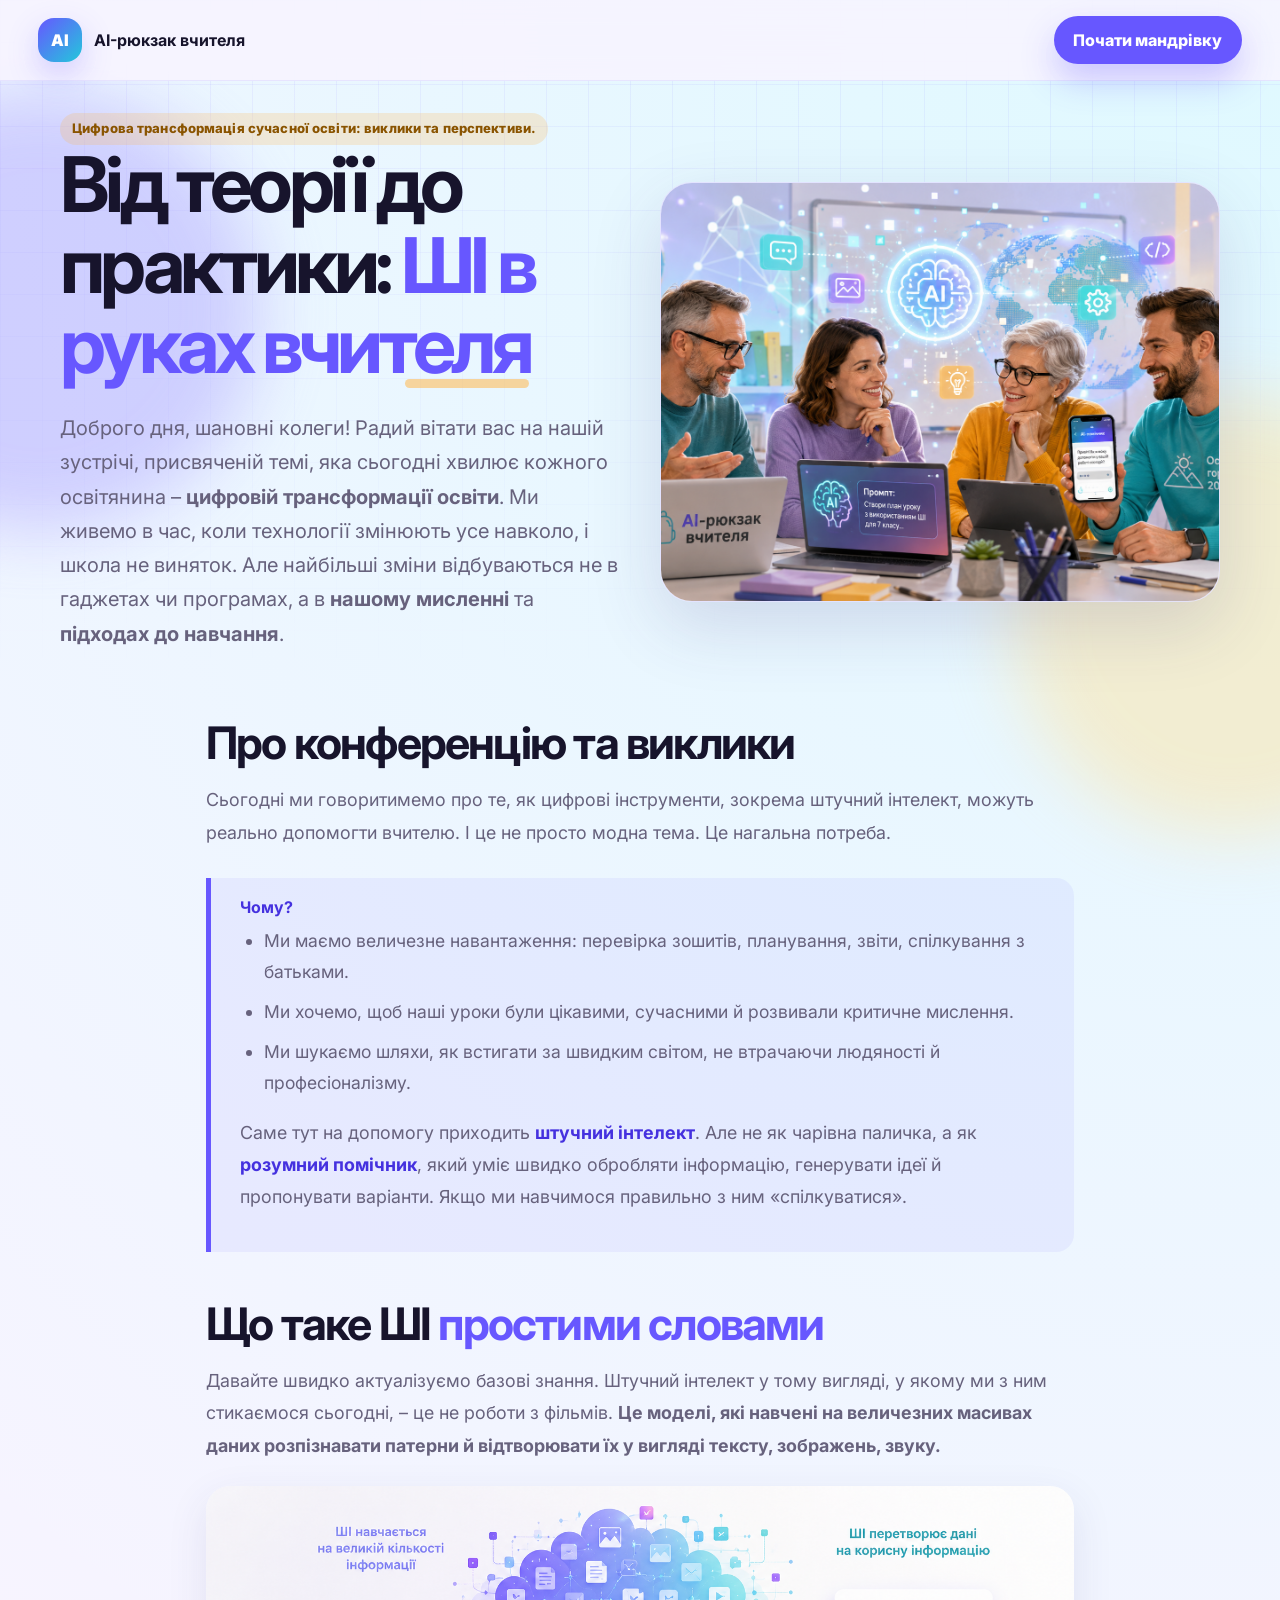
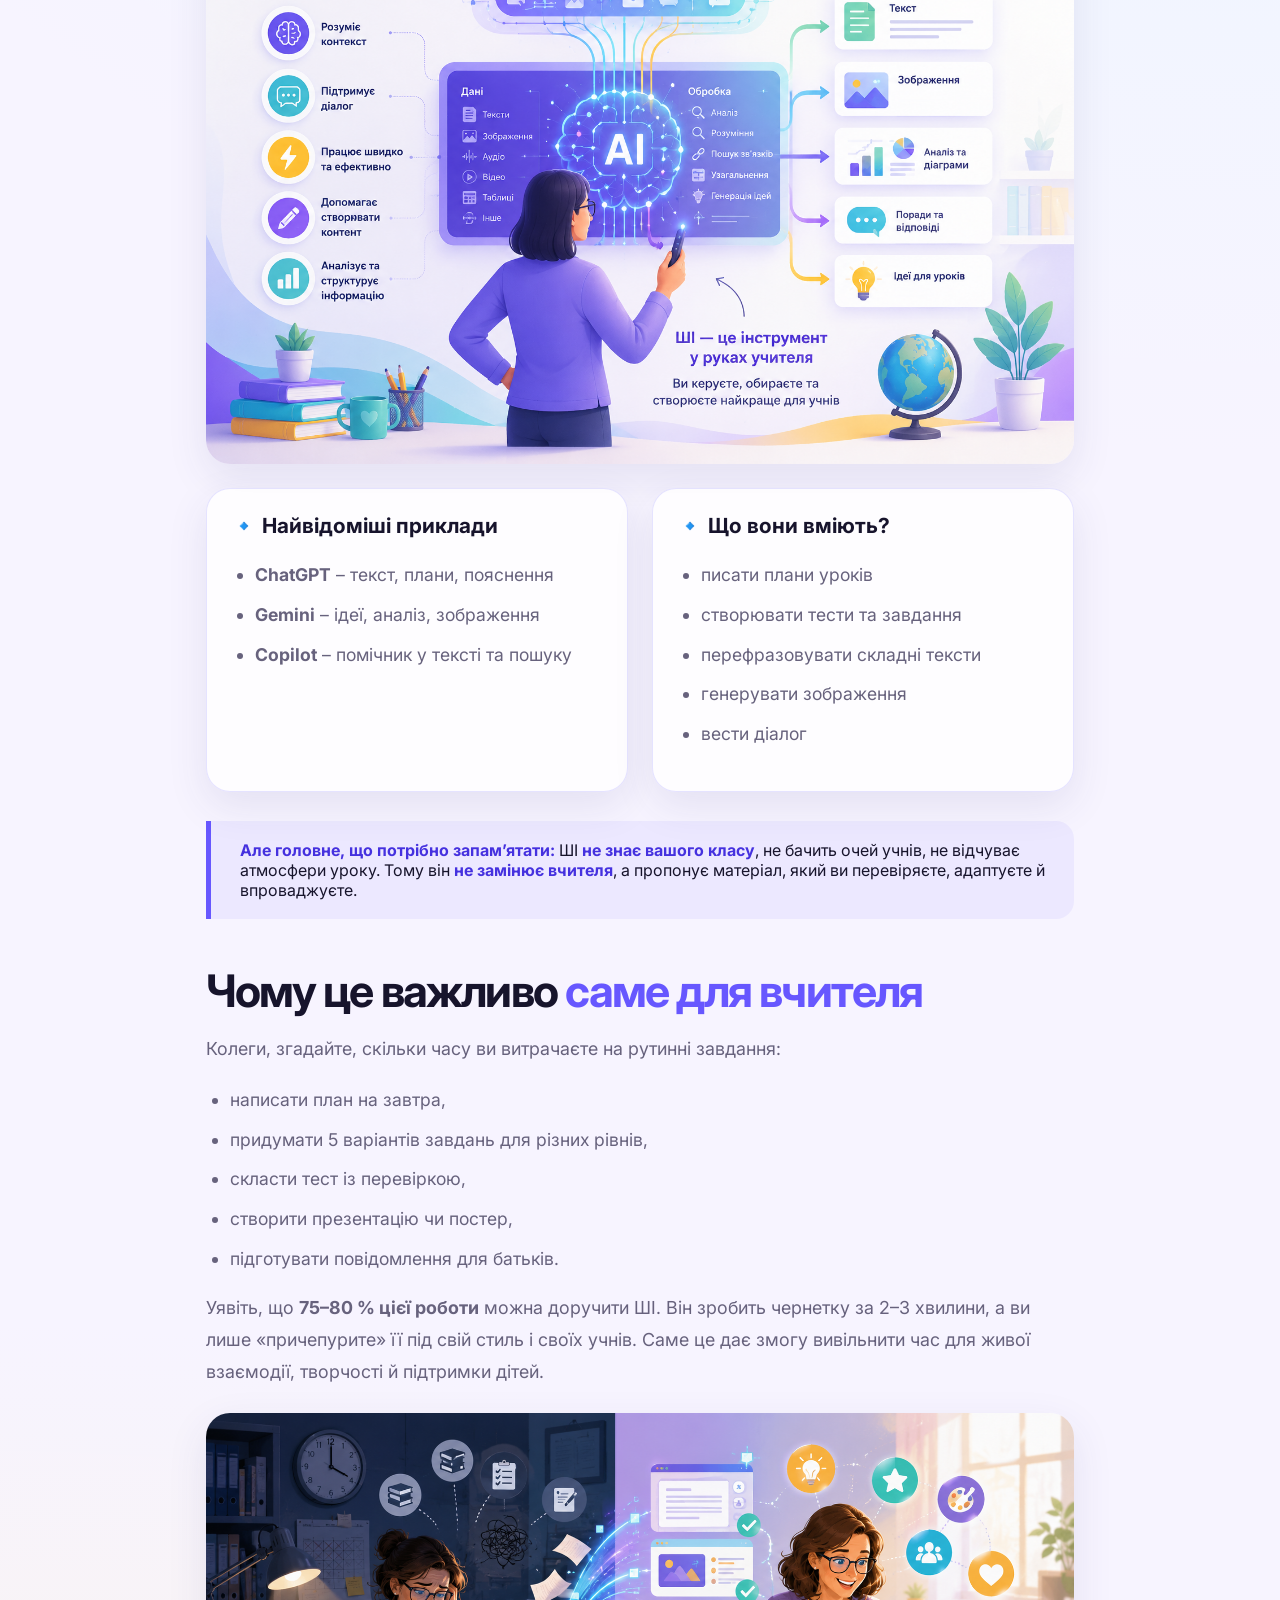
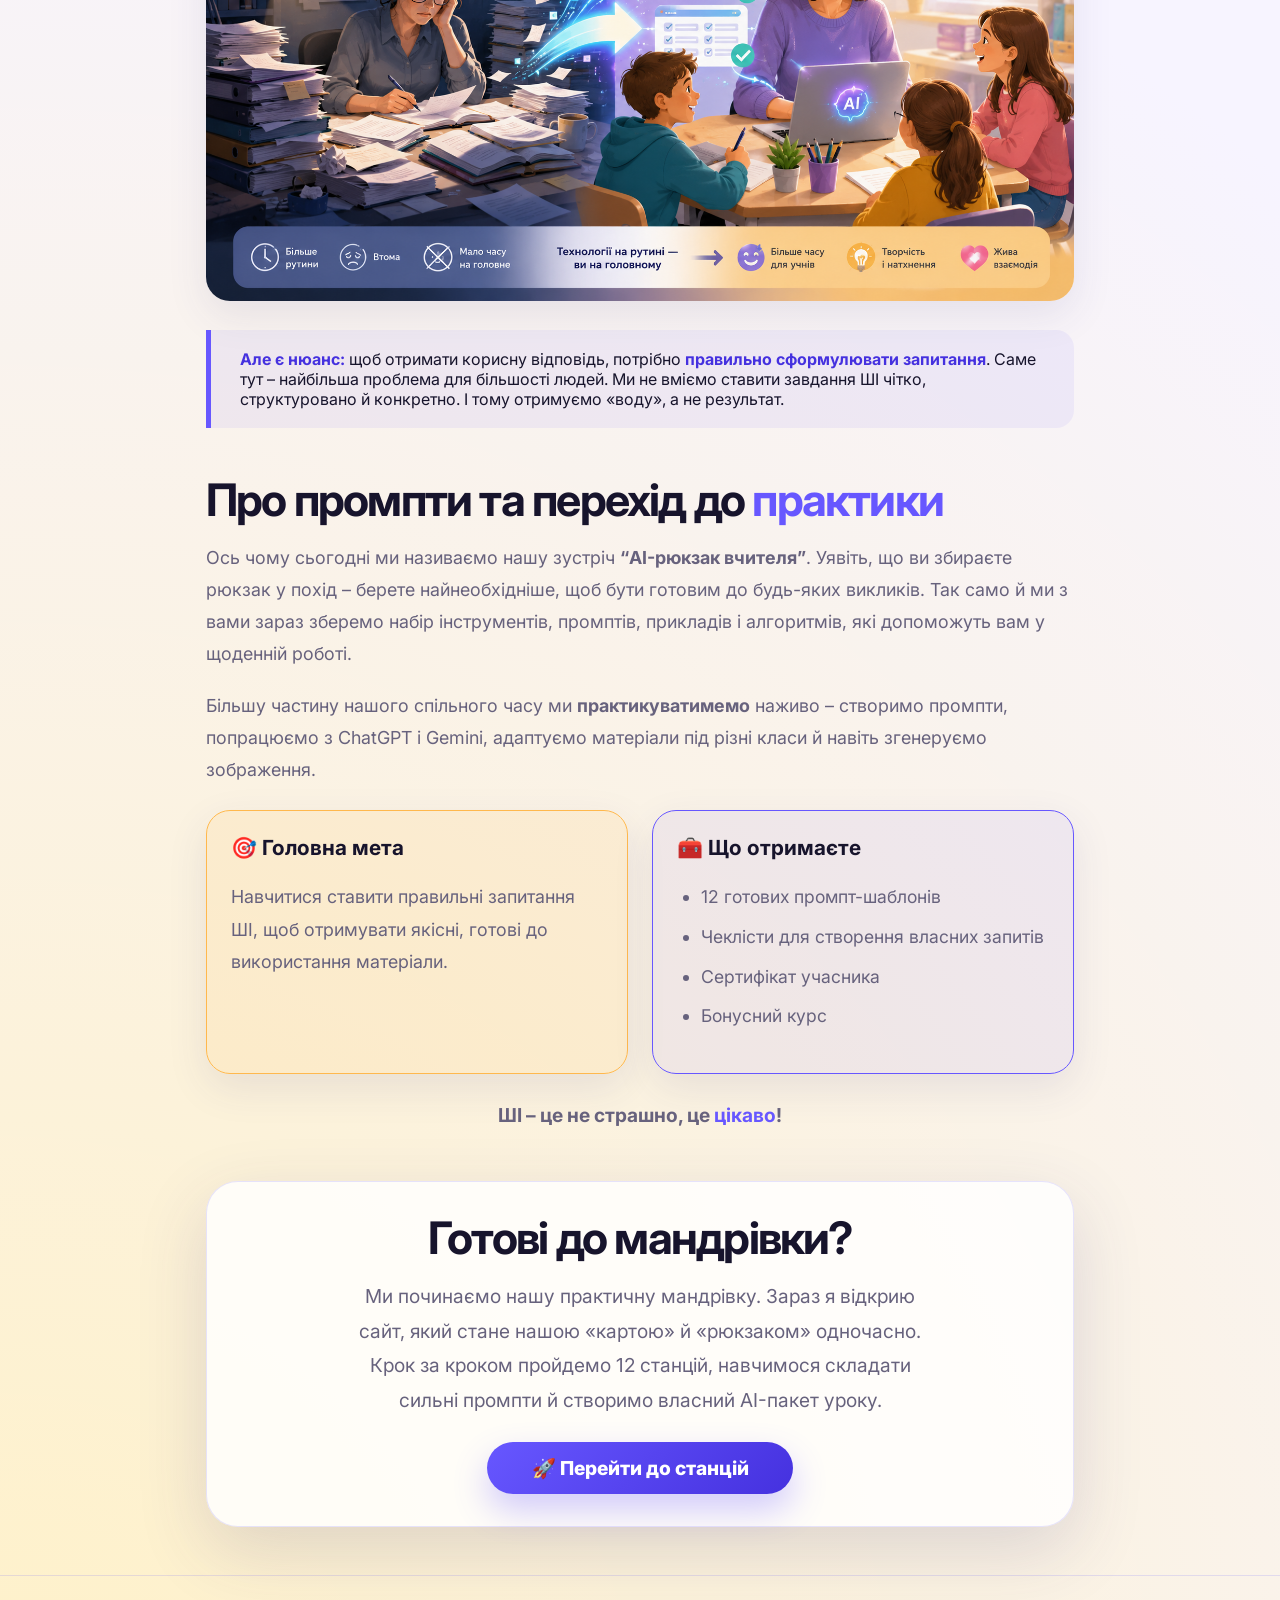
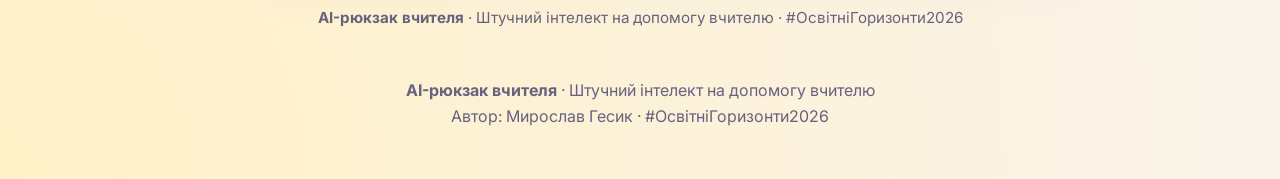
==== intro.html @ 2fea8902 "add intro" ====
<!doctype html>
<html lang="uk">
<head>
  <meta charset="utf-8" />
  <meta name="viewport" content="width=device-width, initial-scale=1" />
  <title>Вступ — Цифрова трансформація освіти та ШІ</title>
  <meta name="description" content="Вступна частина до виступу Мирослава Гесика про цифрову трансформацію освіти та інструменти штучного інтелекту." />
  <meta name="theme-color" content="#6757ff" />
  <meta property="og:title" content="Вступ — Цифрова трансформація освіти та ШІ" />
  <meta property="og:description" content="Вступна частина до виступу Мирослава Гесика про цифрову трансформацію освіти та інструменти штучного інтелекту." />
  <meta property="og:type" content="website" />
  <meta property="og:locale" content="uk_UA" />
  <meta property="og:site_name" content="AI-рюкзак вчителя" />
  <link rel="preconnect" href="https://fonts.googleapis.com">
  <link rel="preconnect" href="https://fonts.gstatic.com" crossorigin>
  <link href="https://fonts.googleapis.com/css2?family=Inter:wght@400;500;600;700;800;900&display=swap" rel="stylesheet">

  <link rel="stylesheet" href="style.css" />

</head>
<body class="intro-page">

  <div class="bg-orb orb-one" aria-hidden="true"></div>
  <div class="bg-orb orb-two" aria-hidden="true"></div>
  <div class="bg-grid" aria-hidden="true"></div>


  <header class="site-header" id="top">
    <a href="#top" class="brand" aria-label="AI-рюкзак вчителя">
      <span class="brand-mark">AI</span>
      <span>
        <strong>AI-рюкзак вчителя</strong>
       <!--  <small>Освітні горизонти 2026</small> -->
      </span>
    </a>
    <button class="menu-btn" id="menuBtn" type="button" aria-label="Відкрити меню" aria-expanded="false" aria-controls="mainNav">
      <span class="menu-icon" aria-hidden="true"><span></span><span></span><span></span></span>
    </button>
    <nav class="nav" id="mainNav">
      <!-- <a href="index.html#start">Головна</a>
      <a href="index.html#stations">Станції</a>
      <a href="index.html#tools">AI-сервіси</a>
      <a href="index.html#final">Фінал</a>
      <a href="index.html#about">Про автора</a> -->
      <a href="index.html#registration" class="primary-btn" style="background:var(--primary);color:#fff;padding:0.5rem 1.2rem;">Почати мандрівку</a>
    </nav>
  </header>

  <main>
    <!-- ===== СЕКЦІЯ 1: Вітання та налаштування ===== -->
    <section class="section intro-hero" id="welcome">
      <div class="intro-hero-content">
        <div class="eyebrow">Цифрова трансформація сучасної освіти: виклики та перспективи.</div>
        <h1>Від теорії до практики: <span>ШІ в руках вчителя</span></h1>
        <p class="lead">
          Доброго дня, шановні колеги! Радий вітати вас на нашій зустрічі, присвяченій темі, яка сьогодні хвилює кожного освітянина – <strong>цифровій трансформації освіти</strong>. Ми живемо в час, коли технології змінюють усе навколо, і школа не виняток. Але найбільші зміни відбуваються не в гаджетах чи програмах, а в <strong>нашому мисленні</strong> та <strong>підходах до навчання</strong>.
        </p>
      </div>
      <div class="intro-hero-image">
        <!-- Вставте своє зображення (наприклад, загальний план конференції або символічне фото) -->
        <img src="./assets/intro-hero.png" alt="Учасники конференції, цифрова освіта" onerror="this.style.display='none';this.parentElement.innerHTML='🖼️ Зображення конференції'">
      </div>
    </section>

    <!-- ===== СЕКЦІЯ 2: Про конференцію та виклики ===== -->
    <section class="intro-section" id="challenges">
      <h2>Про конференцію та виклики</h2>
      <p>
        Сьогодні ми говоритимемо про те, як цифрові інструменти, зокрема штучний інтелект, можуть реально допомогти вчителю. І це не просто модна тема. Це нагальна потреба.
      </p>
      <div class="intro-highlight">
        <strong>Чому?</strong>
        <ul style="margin-top:0.5rem;">
          <li>Ми маємо величезне навантаження: перевірка зошитів, планування, звіти, спілкування з батьками.</li>
          <li>Ми хочемо, щоб наші уроки були цікавими, сучасними й розвивали критичне мислення.</li>
          <li>Ми шукаємо шляхи, як встигати за швидким світом, не втрачаючи людяності й професіоналізму.</li>
        </ul>
        <p style="margin-top:0.8rem;">
          Саме тут на допомогу приходить <strong>штучний інтелект</strong>. Але не як чарівна паличка, а як <strong>розумний помічник</strong>, який уміє швидко обробляти інформацію, генерувати ідеї й пропонувати варіанти. Якщо ми навчимося правильно з ним «спілкуватися».
        </p>
      </div>
    </section>

    <!-- ===== СЕКЦІЯ 3: Що таке ШІ простими словами ===== -->
    <section class="intro-section" id="what-is-ai">
      <h2>Що таке ШІ <span class="accent">простими словами</span></h2>
      <p>
        Давайте швидко актуалізуємо базові знання. Штучний інтелект у тому вигляді, у якому ми з ним стикаємося сьогодні, – це не роботи з фільмів. <strong>Це моделі, які навчені на величезних масивах даних розпізнавати патерни й відтворювати їх у вигляді тексту, зображень, звуку.</strong>
      </p>
       <div style="margin: 1.5rem 0; border-radius: var(--radius-lg); overflow: hidden; box-shadow: var(--shadow-soft);">
    <img src="./assets/ai-explained.png" alt="Штучний інтелект — розумний помічник вчителя: ілюстрація можливостей ШІ" style="width:100%; height:auto; display:block;" />
  </div>

      <div class="intro-grid-2">
        <div>
          <h3>🔹 Найвідоміші приклади</h3>
          <ul>
            <li><strong>ChatGPT</strong> – текст, плани, пояснення</li>
            <li><strong>Gemini</strong> – ідеї, аналіз, зображення</li>
            <li><strong>Copilot</strong> – помічник у тексті та пошуку</li>
          </ul>
        </div>
        <div>
          <h3>🔹 Що вони вміють?</h3>
          <ul>
            <li>писати плани уроків</li>
            <li>створювати тести та завдання</li>
            <li>перефразовувати складні тексти</li>
            <li>генерувати зображення</li>
            <li>вести діалог</li>
          </ul>
        </div>
      </div>
      <div class="intro-highlight">
        <strong>Але головне, що потрібно запам’ятати:</strong> ШІ <strong>не знає вашого класу</strong>, не бачить очей учнів, не відчуває атмосфери уроку. Тому він <strong>не замінює вчителя</strong>, а пропонує матеріал, який ви перевіряєте, адаптуєте й впроваджуєте.
      </div>
    </section>

    <!-- ===== СЕКЦІЯ 4: Чому це важливо саме для вчителя ===== -->
    <section class="intro-section" id="for-teacher">
      <h2>Чому це важливо <span class="accent">саме для вчителя</span></h2>
      <p>
        Колеги, згадайте, скільки часу ви витрачаєте на рутинні завдання:
      </p>
      <ul>
        <li>написати план на завтра,</li>
        <li>придумати 5 варіантів завдань для різних рівнів,</li>
        <li>скласти тест із перевіркою,</li>
        <li>створити презентацію чи постер,</li>
        <li>підготувати повідомлення для батьків.</li>
      </ul>
      <p>
        Уявіть, що <strong>75–80 % цієї роботи</strong> можна доручити ШІ. Він зробить чернетку за 2–3 хвилини, а ви лише «причепурите» її під свій стиль і своїх учнів. Саме це дає змогу вивільнити час для живої взаємодії, творчості й підтримки дітей.
      </p>
      <div style="margin: 1.5rem 0; border-radius: var(--radius-lg); overflow: hidden; box-shadow: var(--shadow-soft);">
    <img src="./assets/teacher-ai-help.png" alt="ШІ допомагає вчителю звільнити час від рутини: контраст між паперовою роботою та роботою зі ШІ" style="width:100%; height:auto; display:block;" />
  </div>
      <div class="intro-highlight">
        <strong>Але є нюанс:</strong> щоб отримати корисну відповідь, потрібно <strong>правильно сформулювати запитання</strong>. Саме тут – найбільша проблема для більшості людей. Ми не вміємо ставити завдання ШІ чітко, структуровано й конкретно. І тому отримуємо «воду», а не результат.
      </div>
    </section>

    <!-- ===== СЕКЦІЯ 5: Про промпти та перехід до практики ===== -->
    <section class="intro-section" id="prompts">
      <h2>Про промпти та перехід до <span class="accent">практики</span></h2>
      <p>
        Ось чому сьогодні ми називаємо нашу зустріч <strong>“AI-рюкзак вчителя”</strong>. Уявіть, що ви збираєте рюкзак у похід – берете найнеобхідніше, щоб бути готовим до будь-яких викликів. Так само й ми з вами зараз зберемо набір інструментів, промптів, прикладів і алгоритмів, які допоможуть вам у щоденній роботі.
      </p>
      <p>
        Більшу частину нашого спільного часу ми <strong>практикуватимемо</strong> наживо – створимо промпти, попрацюємо з ChatGPT і Gemini, адаптуємо матеріали під різні класи й навіть згенеруємо зображення.
      </p>
      <div class="intro-grid-2">
        <div style="background:rgba(255,184,77,0.12); border-color: var(--secondary);">
          <h3>🎯 Головна мета</h3>
          <p>Навчитися ставити правильні запитання ШІ, щоб отримувати якісні, готові до використання матеріали.</p>
        </div>
        <div style="background:rgba(103,87,255,0.07); border-color: var(--primary);">
          <h3>🧰 Що отримаєте</h3>
          <ul>
            <li>12 готових промпт-шаблонів</li>
            <li>Чеклісти для створення власних запитів</li>
            <li>Сертифікат учасника</li>
            <li>Бонусний курс</li>
          </ul>
        </div>
      </div>
      <p style="font-weight: 700; font-size: 1.2rem; text-align: center; margin: 1.5rem 0 0;">
        ШІ – це не страшно, це <span style="color: var(--primary);">цікаво</span>!
      </p>
    </section>

    <!-- ===== СЕКЦІЯ 6: Завершення вступу та заклик ===== -->
    <section class="intro-section" id="next">
      <div style="background: var(--surface); border-radius: var(--radius-xl); padding: 2rem; box-shadow: var(--shadow); text-align: center; border: 1px solid var(--border);">
        <h2 style="margin-top:0;">Готові до мандрівки?</h2>
        <p style="font-size:1.2rem; max-width:600px; margin:0 auto 1.5rem;">
          Ми починаємо нашу практичну мандрівку. Зараз я відкрию сайт, який стане нашою «картою» й «рюкзаком» одночасно. Крок за кроком пройдемо 12 станцій, навчимося складати сильні промпти й створимо власний AI-пакет уроку.
        </p>
        <a href="index.html" class="primary-btn" style="font-size:1.2rem; padding:0.9rem 2.8rem;">
          🚀 Перейти до станцій
        </a>
      </div>
    </section>

    <div class="intro-footer-note">
      <p><strong>AI-рюкзак вчителя</strong> · Штучний інтелект на допомогу вчителю · #ОсвітніГоризонти2026</p>
    </div>
  </main>

  <!-- ===== ФУТЕР (аналогічний до основного) ===== -->
  <footer class="site-footer">
    <p><strong>AI-рюкзак вчителя</strong> · Штучний інтелект на допомогу вчителю</p>
    <p>Автор: Мирослав Гесик · #ОсвітніГоризонти2026</p>
  </footer>

  <!-- Скрипти для меню (той самий функціонал, що й на головній) -->
  <script>
    (function() {
      const menuBtn = document.getElementById('menuBtn');
      const nav = document.getElementById('mainNav');
      if (menuBtn && nav) {
        menuBtn.addEventListener('click', function(e) {
          e.stopPropagation();
          const isOpen = nav.classList.toggle('open');
          menuBtn.classList.toggle('is-open');
          menuBtn.setAttribute('aria-expanded', isOpen);
        });
        document.addEventListener('click', function(e) {
          if (!nav.contains(e.target) && !menuBtn.contains(e.target)) {
            nav.classList.remove('open');
            menuBtn.classList.remove('is-open');
            menuBtn.setAttribute('aria-expanded', 'false');
          }
        });
      }
    })();
  </script>
</body>
</html>
---- style.css ----
:root {
  --bg: #f7f4ff;
  --surface: rgba(255, 255, 255, 0.82);
  --surface-strong: #ffffff;
  --text: #17142c;
  --muted: #67627d;
  --primary: #6757ff;
  --primary-dark: #4531df;
  --secondary: #ffb84d;
  --accent: #23c8db;
  --green: #27bf7d;
  --danger: #ff6b6b;
  --ink: #141225;
  --border: rgba(103, 87, 255, 0.16);
  --shadow: 0 24px 70px rgba(63, 54, 125, 0.16);
  --shadow-soft: 0 14px 40px rgba(63, 54, 125, 0.10);
  --radius-xl: 32px;
  --radius-lg: 24px;
  --radius-md: 18px;
}

* { box-sizing: border-box; }
html { scroll-behavior: smooth; }
body {
  margin: 0;
  font-family: Inter, system-ui, -apple-system, BlinkMacSystemFont, "Segoe UI", sans-serif;
  color: var(--text);
  background: radial-gradient(circle at top left, #fff1c7 0, transparent 30%),
    radial-gradient(circle at top right, #dff9ff 0, transparent 32%), var(--bg);
  min-height: 100vh;
  overflow-x: hidden;
}
body::selection { background: var(--primary); color: #fff; }
button, a, input, select { font: inherit; }
a { color: inherit; text-decoration: none; }
img { max-width: 100%; display: block; }
code { padding: 0.12rem 0.35rem; border-radius: 8px; background: rgba(103, 87, 255, 0.10); color: var(--primary-dark); }

.bg-grid {
  position: fixed; inset: 0;
  background-image: linear-gradient(rgba(103, 87, 255, 0.08) 1px, transparent 1px), linear-gradient(90deg, rgba(103, 87, 255, 0.08) 1px, transparent 1px);
  background-size: 42px 42px;
  mask-image: linear-gradient(to bottom, #000 0%, transparent 75%);
  pointer-events: none; z-index: -3;
}
.bg-orb { position: fixed; width: 440px; height: 440px; border-radius: 999px; filter: blur(34px); opacity: 0.45; pointer-events: none; z-index: -2; }
.orb-one { background: #a99fff; top: 10%; left: -180px; }
.orb-two { background: #ffe19b; right: -170px; top: 44%; }

.site-header {
  position: sticky; top: 0; z-index: 30;
  display: flex; align-items: center; justify-content: space-between; gap: 1rem;
  padding: 1rem clamp(1rem, 3vw, 2.4rem);
  backdrop-filter: blur(18px);
  background: rgba(247, 244, 255, 0.88);
  border-bottom: 1px solid rgba(103, 87, 255, 0.10);
}
.brand { display: inline-flex; align-items: center; gap: 0.75rem; min-width: 0; }
.brand-mark {
  display: grid; place-items: center; flex: 0 0 auto;
  width: 44px; height: 44px; border-radius: 16px; color: #fff; font-weight: 900;
  background: linear-gradient(135deg, var(--primary), var(--accent));
  box-shadow: 0 12px 30px rgba(103, 87, 255, 0.25);
}
.brand strong, .brand small { display: block; }
.brand strong { line-height: 1.05; }
.brand small { color: var(--muted); font-size: 0.78rem; margin-top: 0.2rem; }
.nav { display: flex; align-items: center; gap: 0.35rem; }
.nav a, .ghost-btn {
  border: 0; background: transparent; color: var(--muted);
  padding: 0.7rem 0.8rem; border-radius: 999px; cursor: pointer; transition: 0.2s ease;
}
.nav a:hover, .ghost-btn:hover { color: var(--primary-dark); background: rgba(103, 87, 255, 0.10); }
.small { font-size: 0.88rem; }
.menu-btn { display: none; border: 1px solid var(--border); border-radius: 14px; background: #fff; width: 44px; height: 44px; cursor: pointer; }

.section { width: min(1160px, calc(100% - 2rem)); margin: 0 auto; padding: clamp(2.5rem, 5vw, 4.5rem) 0; }
.hero { display: grid; grid-template-columns: minmax(0, 1.28fr) minmax(300px, 0.72fr); align-items: center; gap: clamp(1.5rem, 4vw, 3rem); min-height: calc(100vh - 78px); }
.eyebrow, .section-kicker {
  display: inline-flex; align-items: center; gap: 0.35rem; max-width: 100%;
  padding: 0.45rem 0.75rem; border-radius: 999px; background: rgba(255, 184, 77, 0.22); color: #8a5400;
  font-weight: 800; font-size: 0.82rem; letter-spacing: 0.01em; line-height: 1.35;
}
h1, h2, h3, p { margin-top: 0; }
h1 { margin-bottom: 1.25rem; font-size: clamp(2.45rem, 7vw, 6.4rem); letter-spacing: -0.075em; line-height: 0.94; }
h1 span { color: var(--primary); position: relative; }
h1 span::after { content: ""; position: absolute; left: 0.05em; right: 0.02em; bottom: 0.06em; height: 0.14em; border-radius: 999px; background: rgba(255, 184, 77, 0.55); z-index: -1; }
.lead, .lead-small { color: var(--muted); font-size: clamp(1.04rem, 2vw, 1.26rem); line-height: 1.7; max-width: 760px; }
.lead-small { font-size: 1.1rem; }
.hero-actions, .final-actions, .dialog-actions { display: flex; flex-wrap: wrap; gap: 0.75rem; margin-top: 1.5rem; }

.primary-btn, .secondary-btn, .complete-btn, .copy-btn, .prompt-actions a {
  display: inline-flex; align-items: center; justify-content: center; text-align: center;
  border-radius: 999px; border: 0; min-height: 48px; padding: 0.85rem 1.1rem; font-weight: 800; cursor: pointer;
  transition: transform 0.18s ease, box-shadow 0.18s ease, background 0.18s ease, opacity 0.18s ease;
  white-space: normal;
}
.primary-btn { background: linear-gradient(135deg, var(--primary), var(--primary-dark)); color: #fff; box-shadow: 0 16px 34px rgba(103, 87, 255, 0.30); }
.secondary-btn { background: #fff; color: var(--primary-dark); border: 1px solid var(--border); }
.primary-btn:hover, .secondary-btn:hover, .complete-btn:hover, .copy-btn:hover, .prompt-actions a:hover { transform: translateY(-2px); }
.primary-btn:disabled, .secondary-btn:disabled { opacity: 0.55; cursor: not-allowed; transform: none; }
.hero-badges { display: flex; flex-wrap: wrap; gap: 0.6rem; margin-top: 1.5rem; }
.hero-badges span { display: inline-flex; align-items: center; padding: 0.6rem 0.85rem; border-radius: 999px; background: rgba(255, 255, 255, 0.72); border: 1px solid rgba(255, 255, 255, 0.82); box-shadow: var(--shadow-soft); color: var(--muted); font-weight: 700; }

.hero-card, .registration-card, .final-card, .station-card, .tool-card, .intro-strip, .challenge-card, .about-card, .lyceum-card {
  border: 1px solid rgba(255, 255, 255, 0.75); background: var(--surface); box-shadow: var(--shadow); backdrop-filter: blur(18px);
}
.hero-card { padding: 2rem; border-radius: var(--radius-xl); min-height: 440px; display: flex; flex-direction: column; justify-content: center; overflow: hidden; position: relative; }
.hero-card::before { content: ""; position: absolute; inset: auto -60px -110px auto; width: 260px; height: 260px; border-radius: 999px; background: rgba(35, 200, 219, 0.18); }
.backpack-visual { position: relative; display: grid; place-items: center; width: 190px; height: 190px; margin: 0 auto 1.5rem; border-radius: 52px; background: linear-gradient(135deg, rgba(103, 87, 255, 0.18), rgba(255, 184, 77, 0.18)); }
.backpack-face { font-size: 5.8rem; animation: float 3.4s ease-in-out infinite; }
.spark { position: absolute; font-size: 1.5rem; color: var(--primary); animation: pulse 1.8s ease-in-out infinite; }
.spark-a { top: 22px; left: 28px; }
.spark-b { right: 28px; top: 44px; animation-delay: 0.25s; }
.spark-c { bottom: 26px; right: 44px; animation-delay: 0.55s; }
@keyframes float { 0%, 100% { transform: translateY(0) rotate(-2deg); } 50% { transform: translateY(-10px) rotate(2deg); } }
@keyframes pulse { 0%, 100% { transform: scale(1); opacity: 0.5; } 50% { transform: scale(1.35); opacity: 1; } }
.progress-shell { width: 100%; height: 14px; border-radius: 999px; background: rgba(103, 87, 255, 0.12); overflow: hidden; margin: 1.25rem 0 0.85rem; }
.progress-bar { height: 100%; width: 0; border-radius: inherit; background: linear-gradient(90deg, var(--primary), var(--accent), var(--secondary)); transition: width 0.45s ease; }
.tiny-note { font-size: 0.84rem; color: var(--muted); line-height: 1.55; margin: 0.8rem 0 0; }

.section-heading { text-align: center; margin-bottom: 2rem; }
.section-heading.compact { text-align: left; margin-bottom: 1.35rem; }
.section-heading h2, .final-card h2, .intro-strip h2, .about-card h2, .lyceum-card h2 { font-size: clamp(2rem, 4vw, 3.4rem); letter-spacing: -0.055em; line-height: 1.02; margin: 0.85rem 0 0.8rem; }
.section-heading p, .final-card p { color: var(--muted); font-size: 1.04rem; line-height: 1.7; max-width: 780px; margin-left: auto; margin-right: auto; }
.registration-card, .final-card, .intro-strip, .social-challenge, .about-section, .lyceum-section { border-radius: var(--radius-xl); }
.registration-card, .final-card, .intro-strip { padding: clamp(1.2rem, 3vw, 2rem); }
.profile-form, .prompt-builder { display: grid; grid-template-columns: repeat(4, minmax(0, 1fr)); gap: 0.8rem; }
.profile-form label, .prompt-builder label { display: grid; gap: 0.45rem; color: var(--muted); font-weight: 800; font-size: 0.9rem; min-width: 0; }
input, select { width: 100%; min-width: 0; border: 1px solid var(--border); border-radius: 16px; padding: 0.95rem 1rem; background: rgba(255, 255, 255, 0.86); color: var(--text); outline: none; transition: 0.18s ease; }
input:focus, select:focus { border-color: rgba(103, 87, 255, 0.58); box-shadow: 0 0 0 4px rgba(103, 87, 255, 0.10); }
.status-line { margin: 1rem 0 0; color: var(--muted); font-weight: 700; }

.intro-strip { display: grid; grid-template-columns: minmax(0, 0.75fr) minmax(0, 1.25fr); gap: 1.2rem; align-items: start; margin-top:20px;}
.value-grid, .benefits-grid, .compare-box, .prompt-rules-grid { display: grid; gap: 0.75rem; }
.value-grid { grid-template-columns: repeat(2, minmax(0, 1fr)); }
.value-grid div, .benefits-grid div, .compare-box div, .prompt-rules-grid div { padding: 1rem; border-radius: 18px; background: rgba(255, 255, 255, 0.7); border: 1px solid var(--border); min-width: 0; }
.value-grid strong, .benefits-grid strong, .compare-box strong, .prompt-rules-grid b { display: block; margin-bottom: 0.35rem; color: var(--text); }
.value-grid span, .benefits-grid span, .compare-box span, .prompt-rules-grid span { color: var(--muted); line-height: 1.55; }
.compare-box { grid-template-columns: repeat(2, minmax(0, 1fr)); margin: 1rem 0; }
.prompt-rules-grid { grid-template-columns: repeat(3, minmax(0, 1fr)); margin: 1rem 0; }

.station-grid { display: grid; grid-template-columns: repeat(3, minmax(0, 1fr)); gap: 1rem; }
.station-card { position: relative; display: flex; flex-direction: column; gap: 0.8rem; min-height: 100%; padding: 1.3rem; border-radius: var(--radius-lg); overflow: hidden; }
.station-card.wide { grid-column: span 2; }
.station-card::after { content: ""; position: absolute; inset: auto -50px -60px auto; width: 180px; height: 180px; background: rgba(103, 87, 255, 0.06); border-radius: 999px; pointer-events: none; }
.station-card.done { border-color: rgba(39, 191, 125, 0.34); box-shadow: 0 24px 70px rgba(39, 191, 125, 0.13); }
.station-card.done .complete-btn { background: rgba(39, 191, 125, 0.14); color: #13794d; }
.station-card.done .complete-btn::before { content: "✓ "; }
.station-top { display: flex; align-items: center; justify-content: space-between; margin-bottom: 0.2rem; gap: 1rem; }
.station-number { font-weight: 900; color: rgba(103, 87, 255, 0.34); font-size: 2rem; letter-spacing: -0.08em; }
.station-icon { display: grid; place-items: center; flex: 0 0 auto; width: 52px; height: 52px; border-radius: 18px; background: rgba(255, 184, 77, 0.18); font-size: 1.65rem; }
.station-card h3 { font-size: 1.36rem; letter-spacing: -0.035em; line-height: 1.15; margin-bottom: 0; }
.station-card p, .tool-card span, .rules-list, .note, .message-preview, .teacher-formula, .limit-note, .task-card, .challenge-card li, .about-card p, .lyceum-card p { color: var(--muted); line-height: 1.6; }
.teacher-formula, .note, .limit-note, .task-card { padding: 0.85rem; border-radius: 18px; background: rgba(255, 184, 77, 0.16); margin: 0.25rem 0; }
.teacher-formula strong { color: var(--text); display: block; margin-bottom: 0.3rem; }
.micro-title { margin-bottom: 0; font-weight: 800; color: var(--text) !important; }
.choice-list, .quick-links, .tone-demo, .mini-result { display: flex; flex-wrap: wrap; gap: 0.55rem; margin: 0.3rem 0 0.5rem; }
.choice-list button, .tone-demo button, .quick-links a, .mini-result span { border: 1px solid var(--border); border-radius: 999px; background: rgba(255, 255, 255, 0.78); padding: 0.62rem 0.78rem; color: var(--primary-dark); font-weight: 800; cursor: pointer; transition: 0.18s ease; }
.choice-list button.selected, .tone-demo button.selected, .quick-links a:hover { background: rgba(103, 87, 255, 0.12); border-color: rgba(103, 87, 255, 0.34); }
.complete-btn { margin-top: auto; width: 100%; background: rgba(103, 87, 255, 0.12); color: var(--primary-dark); }

.prompt-box { position: relative; margin-top: 0.3rem; border-radius: 20px; background: var(--ink); color: #f7f4ff; overflow: hidden; box-shadow: inset 0 0 0 1px rgba(255, 255, 255, 0.08); max-width: 100%; }
.prompt-label { padding: 0.75rem 1rem 0; color: #ffda8a; font-size: 0.78rem; font-weight: 900; text-transform: uppercase; letter-spacing: 0.05em; }
.prompt-box pre { margin: 0; padding: 0.9rem 1rem 1rem; min-height: 80px; max-height: 360px; overflow: auto; white-space: pre-wrap; overflow-wrap: anywhere; word-break: break-word; font-size: 0.9rem; line-height: 1.55; color: #f7f4ff; }
.prompt-box.small-box pre { max-height: 290px; }
.prompt-actions { display: flex; flex-wrap: wrap; gap: 0.55rem; padding: 0.75rem; border-top: 1px solid rgba(255,255,255,0.08); background: rgba(255,255,255,0.04); }
.copy-btn { background: #fff; color: var(--primary-dark); min-height: 44px; }
.prompt-actions a { min-height: 44px; background: rgba(255,255,255,0.12); color: #fff; border: 1px solid rgba(255,255,255,0.18); }
.hidden { display: none !important; }
.rules-list { padding-left: 1.1rem; margin: 0.2rem 0; }
.rules-list li + li { margin-top: 0.45rem; }
.compact-list li + li { margin-top: 0.25rem; }
.message-preview { padding: 0.9rem; border-radius: 18px; background: rgba(255, 255, 255, 0.7); border: 1px solid var(--border); }

.tools-grid { display: grid; grid-template-columns: repeat(5, minmax(0, 1fr)); gap: 1rem; }
.tool-card { min-height: 160px; border-radius: var(--radius-lg); padding: 1.2rem; display: flex; flex-direction: column; justify-content: space-between; transition: 0.18s ease; }
.tool-card strong { font-size: 1.1rem; }
.tool-card:hover { transform: translateY(-4px); border-color: rgba(103, 87, 255, 0.32); }
.tool-card.featured { background: linear-gradient(135deg, rgba(103,87,255,0.13), rgba(35,200,219,0.12)), var(--surface-strong); }

.final-card { display: grid; gap: 1rem; }
.final-actions { margin-top: 0; }
.social-challenge, .about-section, .lyceum-section { padding-top: clamp(2.5rem, 5vw, 4.5rem); }
.challenge-layout { display: grid; grid-template-columns: minmax(0, 0.9fr) minmax(0, 1.1fr); gap: 1rem; }
.challenge-card { border-radius: var(--radius-xl); padding: clamp(1.2rem, 3vw, 2rem); }
.challenge-card ol { padding-left: 1.2rem; }
.challenge-card .primary-btn { margin-top: 1rem; }
.social-box { margin: 0; }
.social-box pre { min-height: 360px; max-height: 520px; }

.about-card { border-radius: var(--radius-xl); padding: clamp(1.4rem, 4vw, 2.4rem); display: grid; grid-template-columns: 110px minmax(0, 1fr); gap: 1.5rem; align-items: start; }
.avatar-badge { width: 310px; height: 310px; border-radius: 32px; display: grid; place-items: center; background: linear-gradient(135deg, var(--primary), var(--accent)); color: #fff; font-size: 2rem; font-weight: 900; box-shadow: 0 20px 40px rgba(103,87,255,0.25); }
.social-links { display: flex; flex-wrap: wrap; gap: 0.7rem; margin: 1.2rem 0; }
.social-links a { padding: 0.8rem 1rem; border-radius: 999px; border: 1px solid var(--border); background: #fff; color: var(--primary-dark); font-weight: 900; }

.lyceum-card { border-radius: var(--radius-xl); overflow: hidden; display: grid; grid-template-columns: minmax(0, 0.95fr) minmax(0, 1.05fr); }
.lyceum-media { position: relative; min-height: 420px; background: rgba(103, 87, 255, 0.08); }
.lyceum-photo { width: 100%; height: 100%; min-height: 420px; object-fit: cover; }
.chevron { position: absolute; width: 118px; height: 118px; right: 1rem; bottom: 1rem; border-radius: 24px; background: rgba(255,255,255,0.88); padding: 0.5rem; box-shadow: var(--shadow-soft); }
.lyceum-content { padding: clamp(1.4rem, 4vw, 2.4rem); }
.benefits-grid { grid-template-columns: repeat(2, minmax(0, 1fr)); margin: 1.3rem 0; }

.site-footer { width: min(1160px, calc(100% - 2rem)); margin: 0 auto; padding: 2rem 0 3rem; color: var(--muted); text-align: center; }
.site-footer p { margin: 0.35rem 0; }
.certificate-dialog { width: min(960px, calc(100% - 1.2rem)); border: 0; border-radius: 28px; padding: clamp(1rem, 3vw, 1.5rem); box-shadow: 0 30px 100px rgba(20,18,37,0.35); color: var(--text); }
.certificate-dialog::backdrop { background: rgba(20,18,37,0.58); backdrop-filter: blur(6px); }
.certificate-dialog h2 { margin-right: 3rem; }
.close-dialog { position: absolute; top: 1rem; right: 1rem; width: 42px; height: 42px; border: 0; border-radius: 999px; background: rgba(103,87,255,0.1); color: var(--primary-dark); font-size: 1.7rem; cursor: pointer; }
canvas { width: 100%; height: auto; border-radius: 18px; border: 1px solid var(--border); background: #fff; }
.toast { position: fixed; z-index: 60; left: 50%; bottom: 1.2rem; transform: translate(-50%, 20px); opacity: 0; pointer-events: none; padding: 0.85rem 1rem; border-radius: 999px; background: var(--ink); color: #fff; box-shadow: var(--shadow); transition: 0.2s ease; max-width: calc(100% - 2rem); text-align: center; }
.toast.show { opacity: 1; transform: translate(-50%, 0); }

@media (max-width: 1040px) {
  .hero, .intro-strip, .lyceum-card, .challenge-layout { grid-template-columns: 1fr; }
  .hero { min-height: auto; padding-top: 3rem; }
  .station-grid { grid-template-columns: repeat(2, minmax(0, 1fr)); }
  .tools-grid { grid-template-columns: repeat(3, minmax(0, 1fr)); }
  .profile-form, .prompt-builder { grid-template-columns: repeat(2, minmax(0, 1fr)); }
  .prompt-rules-grid { grid-template-columns: repeat(2, minmax(0, 1fr)); }
  .lyceum-media, .lyceum-photo { min-height: 320px; }
}

@media (max-width: 760px) {
  .menu-btn { display: inline-grid; place-items: center; flex: 0 0 auto; }
  .nav { position: absolute; left: 0.75rem; right: 0.75rem; top: calc(100% + 0.4rem); display: none; flex-direction: column; align-items: stretch; padding: 0.8rem; border-radius: 22px; background: rgba(255,255,255,0.96); border: 1px solid var(--border); box-shadow: var(--shadow); }
  .nav.open { display: flex; }
  .nav a, .ghost-btn { text-align: center; }
  .station-grid, .tools-grid, .value-grid, .benefits-grid, .compare-box, .prompt-rules-grid, .profile-form, .prompt-builder, .about-card { grid-template-columns: 1fr; }
  .station-card.wide { grid-column: auto; }
  .hero-card { min-height: auto; }
  .backpack-visual { width: 150px; height: 150px; border-radius: 42px; }
  .backpack-face { font-size: 4.5rem; }
  .about-card { gap: 1rem; }
  .avatar-badge { width: 88px; height: 88px; border-radius: 26px; font-size: 1.6rem; }
}

@media (max-width: 560px) {
  .section { width: min(100% - 1rem, 1160px); padding: 2.1rem 0; }
  .site-header { padding: 0.7rem 0.75rem; gap: 0.55rem; }
  .brand { gap: 0.55rem; }
  .brand-mark { width: 40px; height: 40px; border-radius: 14px; }
  .brand strong { font-size: 0.94rem; }
  .brand small { font-size: 0.68rem; }
  h1 { font-size: clamp(2.2rem, 16vw, 3.35rem); letter-spacing: -0.065em; }
  .lead { font-size: 1rem; }
  .eyebrow, .section-kicker { border-radius: 16px; font-size: 0.76rem; }
  .hero-actions, .final-actions, .dialog-actions, .prompt-actions { flex-direction: column; align-items: stretch; }
  .primary-btn, .secondary-btn, .complete-btn, .copy-btn, .prompt-actions a { width: 100%; padding-left: 0.9rem; padding-right: 0.9rem; }
  .hero-badges span, .choice-list button, .tone-demo button, .quick-links a, .mini-result span { width: 100%; justify-content: center; text-align: center; }
  .hero-card, .registration-card, .final-card, .station-card, .challenge-card, .about-card, .lyceum-content { padding: 1rem; border-radius: 22px; }
  .station-card { gap: 0.7rem; }
  .station-icon { width: 46px; height: 46px; border-radius: 15px; }
  .station-number { font-size: 1.8rem; }
  .station-card h3 { font-size: 1.22rem; }
  .prompt-box { border-radius: 16px; }
  .prompt-box pre { font-size: 0.82rem; padding: 0.85rem; max-height: 320px; color: #f7f4ff !important; background: transparent; }
  .prompt-label { padding-left: 0.85rem; padding-right: 0.85rem; }
  .social-box pre { min-height: 280px; }
  .lyceum-media, .lyceum-photo { min-height: 240px; }
  .chevron { width: 88px; height: 88px; border-radius: 18px; }
  .certificate-dialog { width: calc(100% - 0.6rem); border-radius: 20px; }
  .toast { border-radius: 18px; }
}

@media (max-width: 360px) {
  .section { width: min(100% - 0.7rem, 1160px); }
  .hero-card, .registration-card, .final-card, .station-card, .challenge-card, .about-card, .lyceum-content { padding: 0.8rem; }
  .brand small { display: none; }
  .menu-btn { width: 40px; height: 40px; }
  .prompt-box pre { font-size: 0.78rem; }
}

/* v3 polish: desktop/mobile layout fixes, menu icon animation, social preview readiness */
body { word-wrap: break-word; }
.station-card, .tool-card, .registration-card, .final-card, .challenge-card, .about-card, .lyceum-card, .intro-strip { min-width: 0; }

.menu-btn {
  position: relative;
  display: none;
  align-items: center;
  justify-content: center;
  color: var(--primary-dark);
}
.menu-icon { width: 22px; height: 16px; position: relative; display: inline-block; }
.menu-icon span {
  position: absolute;
  left: 0;
  width: 100%;
  height: 2px;
  border-radius: 999px;
  background: currentColor;
  transition: transform .22s ease, opacity .18s ease, top .22s ease;
}
.menu-icon span:nth-child(1) { top: 0; }
.menu-icon span:nth-child(2) { top: 7px; }
.menu-icon span:nth-child(3) { top: 14px; }
.menu-btn.is-open .menu-icon span:nth-child(1) { top: 7px; transform: rotate(45deg); }
.menu-btn.is-open .menu-icon span:nth-child(2) { opacity: 0; }
.menu-btn.is-open .menu-icon span:nth-child(3) { top: 7px; transform: rotate(-45deg); }

.about-card {
  position: relative;
  overflow: hidden;
  display: grid;
  grid-template-columns: minmax(260px, 340px) minmax(0, 1fr);
  gap: clamp(1.4rem, 4vw, 2.7rem);
  align-items: center;
}
.about-card::before {
  content: "";
  position: absolute;
  inset: -80px auto auto -90px;
  width: 260px;
  height: 260px;
  border-radius: 999px;
  background: rgba(35, 200, 219, 0.12);
  pointer-events: none;
}
.about-media { position: relative; z-index: 1; display: grid; gap: 0.85rem; }
.author-photo {
  width: min(100%, 340px);
  aspect-ratio: 1 / 1;
  object-fit: cover;
  border-radius: 34px;
  border: 8px solid rgba(255,255,255,.82);
  box-shadow: 0 24px 60px rgba(63, 54, 125, 0.18);
  background: linear-gradient(135deg, rgba(103,87,255,.18), rgba(35,200,219,.14));
}
.author-chip {
  width: min(100%, 340px);
  padding: 0.72rem 0.9rem;
  border-radius: 999px;
  background: #fff;
  border: 1px solid var(--border);
  color: var(--primary-dark);
  font-weight: 900;
  text-align: center;
  box-shadow: var(--shadow-soft);
}
.about-content { position: relative; z-index: 1; min-width: 0; }
.about-content p { max-width: 760px; }
.social-links a:hover { transform: translateY(-2px); box-shadow: var(--shadow-soft); }

.lyceum-card {
  display: grid;
  grid-template-columns: 1fr;
  overflow: hidden;
}
.lyceum-media {
  min-height: 0;
  aspect-ratio: 16 / 8;
  background: linear-gradient(135deg, rgba(103,87,255,.10), rgba(255,184,77,.14));
  overflow: hidden;
}
.lyceum-photo {
  width: 100%;
  height: 100%;
  min-height: 0;
  object-fit:contain;
  object-position: center;
}
.lyceum-content {
  display: grid;
  gap: 0.2rem;
}
.lyceum-content .primary-btn { justify-self: start; margin-top: .3rem; }
.chevron {
  width: clamp(82px, 11vw, 128px);
  height: clamp(82px, 11vw, 128px);
  right: clamp(0.75rem, 2vw, 1.4rem);
  bottom: clamp(0.75rem, 2vw, 1.4rem);
  border-radius: 24px;
}

.prompt-box { isolation: isolate; }

.copy-btn, .prompt-actions a { overflow-wrap: anywhere; }

@media (min-width: 1041px) {
  .lyceum-content { padding-top: 2.2rem; }
  .lyceum-card .benefits-grid { grid-template-columns: repeat(3, minmax(0, 1fr)); }
}

@media (max-width: 760px) {
  .menu-btn { display: inline-flex; }
  .nav.open { display: flex; }
  .about-card {
    grid-template-columns: 1fr;
    align-items: start;
  }
  .about-media { justify-items: center; }
  .author-photo { width: min(100%, 260px); border-radius: 30px; }
  .author-chip { width: min(100%, 260px); }
  .about-content { text-align: left; }
  .lyceum-media { aspect-ratio: 16 / 8; }
}

@media (max-width: 560px) {
  .section { width: min(100% - 1.25rem, 1160px); }
  .section-heading { margin-bottom: 1.4rem; }
  .section-heading h2, .final-card h2, .intro-strip h2, .about-card h2, .lyceum-card h2 {
    font-size: clamp(1.65rem, 9.2vw, 2.25rem);
    letter-spacing: -0.04em;
  }
  .hero-card, .registration-card, .final-card, .station-card, .challenge-card, .about-card, .lyceum-content, .intro-strip {
    padding: clamp(1rem, 4.5vw, 1.25rem);
  }
  .about-card, .lyceum-card, .registration-card, .final-card, .intro-strip, .challenge-card { border-radius: 24px; }
  .author-photo { width: min(100%, 230px); border-width: 6px; border-radius: 28px; }
  .author-chip { width: min(100%, 230px); border-radius: 18px; }
  .lyceum-media { aspect-ratio: 16 / 8; }
  .benefits-grid div, .value-grid div, .compare-box div, .prompt-rules-grid div { padding: 0.9rem; }
  .prompt-box { width: 100%; max-width: 100%; }
  .prompt-box pre {
    color: #f7f4ff !important;
    background: var(--ink) !important;
    border-radius: 0 0 16px 16px;
    overflow-x: hidden;
  }
  .prompt-actions { gap: .55rem; }
  .nav { left: 0.6rem; right: 0.6rem; }
  .social-links a { flex: 1 1 100%; text-align: center; }
}

@media (max-width: 380px) {
  .section { width: min(100% - 0.9rem, 1160px); }
  .hero-card, .registration-card, .final-card, .station-card, .challenge-card, .about-card, .lyceum-content, .intro-strip {
    padding: 0.9rem;
  }
  .author-photo, .author-chip { width: min(100%, 210px); }
  .brand strong { font-size: 0.88rem; }
}

    /* ===== ДОДАТКОВІ СТИЛІ ДЛЯ INTRO ===== */
    /* Використовуємо ті самі змінні, що й в style.css */
    .intro-page {
      background: radial-gradient(circle at bottom left, #fff1c7 0, transparent 40%),
                  radial-gradient(circle at top right, #dff9ff 0, transparent 40%), var(--bg);
    }
    .intro-hero {
      display: grid;
      grid-template-columns: 1fr 1fr;
      gap: 2.5rem;
      align-items: center;
      padding: 2rem 0 1rem;
    }
    .intro-hero-content h1 {
      font-size: clamp(2.6rem, 6vw, 4.8rem);
      letter-spacing: -0.06em;
      line-height: 1.05;
      margin-bottom: 1.5rem;
    }
    .intro-hero-content h1 span {
      color: var(--primary);
      position: relative;
    }
    .intro-hero-content h1 span::after {
      content: "";
      position: absolute;
      left: 0.05em;
      right: 0.02em;
      bottom: 0.06em;
      height: 0.12em;
      border-radius: 999px;
      background: rgba(255, 184, 77, 0.55);
      z-index: -1;
    }
    .intro-hero-image {
      border-radius: var(--radius-xl);
      overflow: hidden;
      box-shadow: var(--shadow);
      background: var(--surface);
      aspect-ratio: 4/3;
      display: flex;
      align-items: center;
      justify-content: center;
      font-size: 1.2rem;
      color: var(--muted);
      border: 1px solid var(--border);
    }
    .intro-hero-image img {
      width: 100%;
      height: 100%;
      object-fit: cover;
    }
    .intro-section {
      max-width: 900px;
      margin: 0 auto 3rem;
      padding: 0 1rem;
    }
    .intro-section h2 {
      font-size: clamp(1.8rem, 3.5vw, 2.8rem);
      letter-spacing: -0.04em;
      line-height: 1.1;
      margin-top: 2rem;
      margin-bottom: 1rem;
    }
    .intro-section h2 .accent {
      color: var(--primary);
    }
    .intro-section p {
      font-size: 1.12rem;
      line-height: 1.8;
      color: var(--muted);
      margin-bottom: 1.2rem;
    }
    .intro-section ul, .intro-section ol {
      padding-left: 1.5rem;
      color: var(--muted);
      font-size: 1.1rem;
      line-height: 1.8;
    }
    .intro-section ul li, .intro-section ol li {
      margin-bottom: 0.5rem;
    }
    .intro-highlight {
      background: rgba(103, 87, 255, 0.07);
      border-left: 5px solid var(--primary);
      padding: 1.2rem 1.8rem;
      border-radius: 0 var(--radius-md) var(--radius-md) 0;
      margin: 1.8rem 0;
    }
    .intro-highlight strong {
      color: var(--primary-dark);
    }
    .intro-grid-2 {
      display: grid;
      grid-template-columns: 1fr 1fr;
      gap: 1.5rem;
      margin: 1.5rem 0;
    }
    .intro-grid-2 > div {
      background: var(--surface);
      border-radius: var(--radius-lg);
      padding: 1.5rem;
      border: 1px solid var(--border);
      box-shadow: var(--shadow-soft);
    }
    .intro-grid-2 h3 {
      margin-top: 0;
      font-size: 1.3rem;
    }
    .intro-cta {
      text-align: center;
      margin: 3rem 0 2rem;
    }
    .intro-cta .primary-btn {
      font-size: 1.2rem;
      padding: 0.9rem 2.5rem;
    }
    .intro-footer-note {
      text-align: center;
      color: var(--muted);
      font-size: 0.95rem;
      margin-top: 2rem;
      border-top: 1px solid var(--border);
      padding-top: 2rem;
    }
    @media (max-width: 760px) {
      .intro-hero {
        grid-template-columns: 1fr;
        gap: 1.5rem;
        padding-top: 1rem;
      }
      .intro-hero-image {
        aspect-ratio: 16/9;
      }
      .intro-grid-2 {
        grid-template-columns: 1fr;
      }
    }
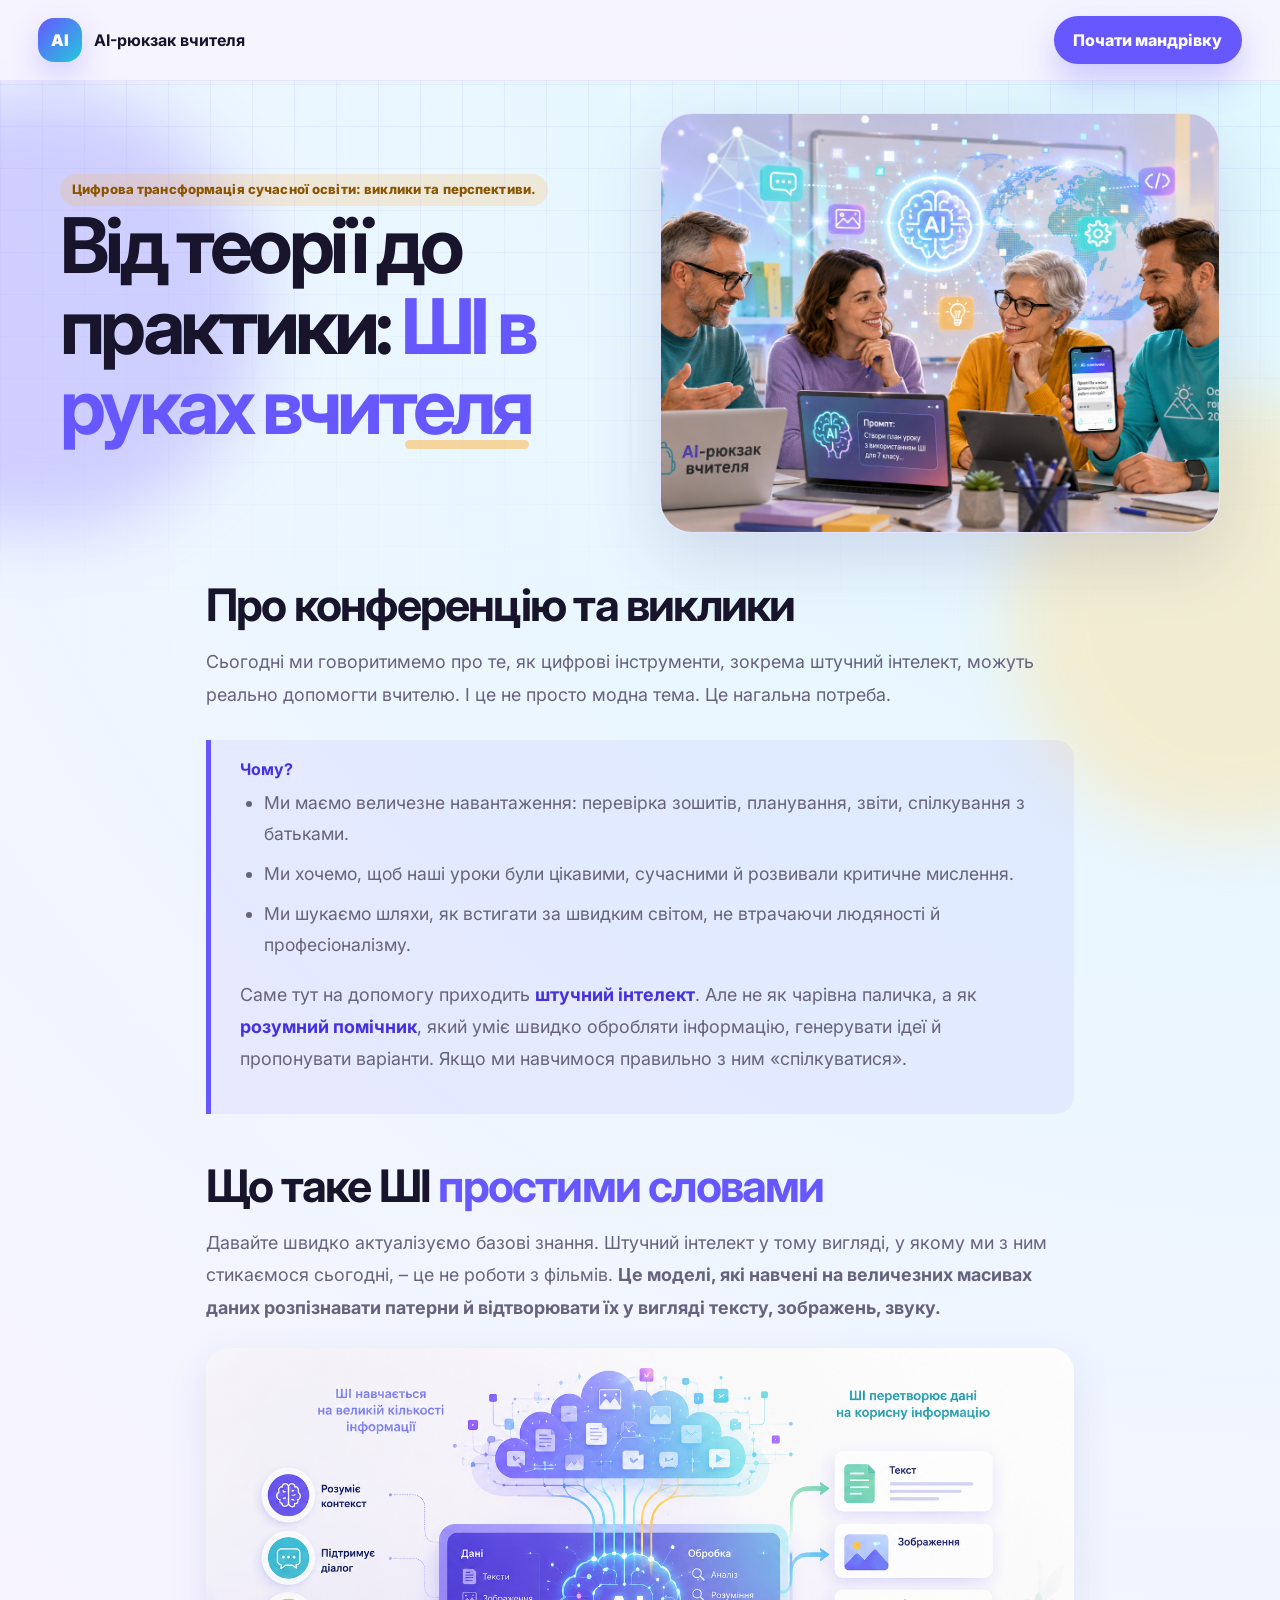
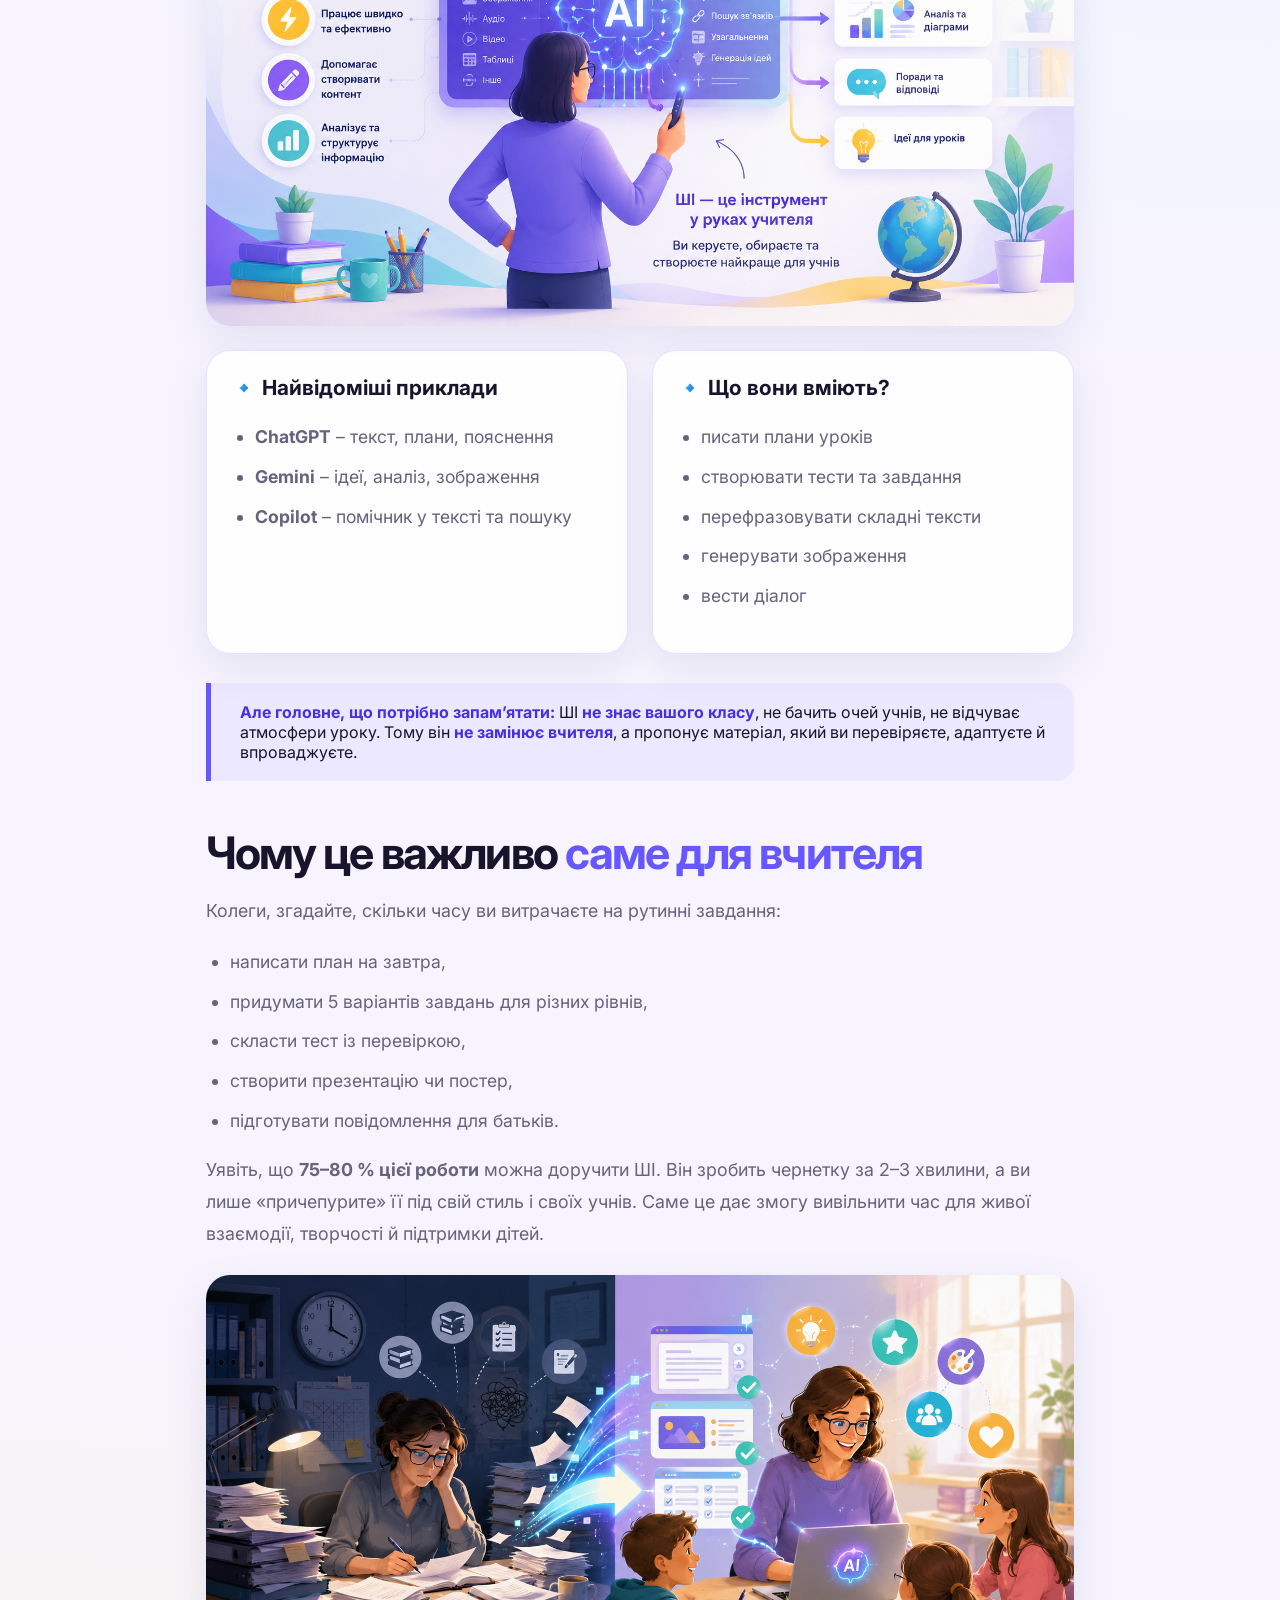
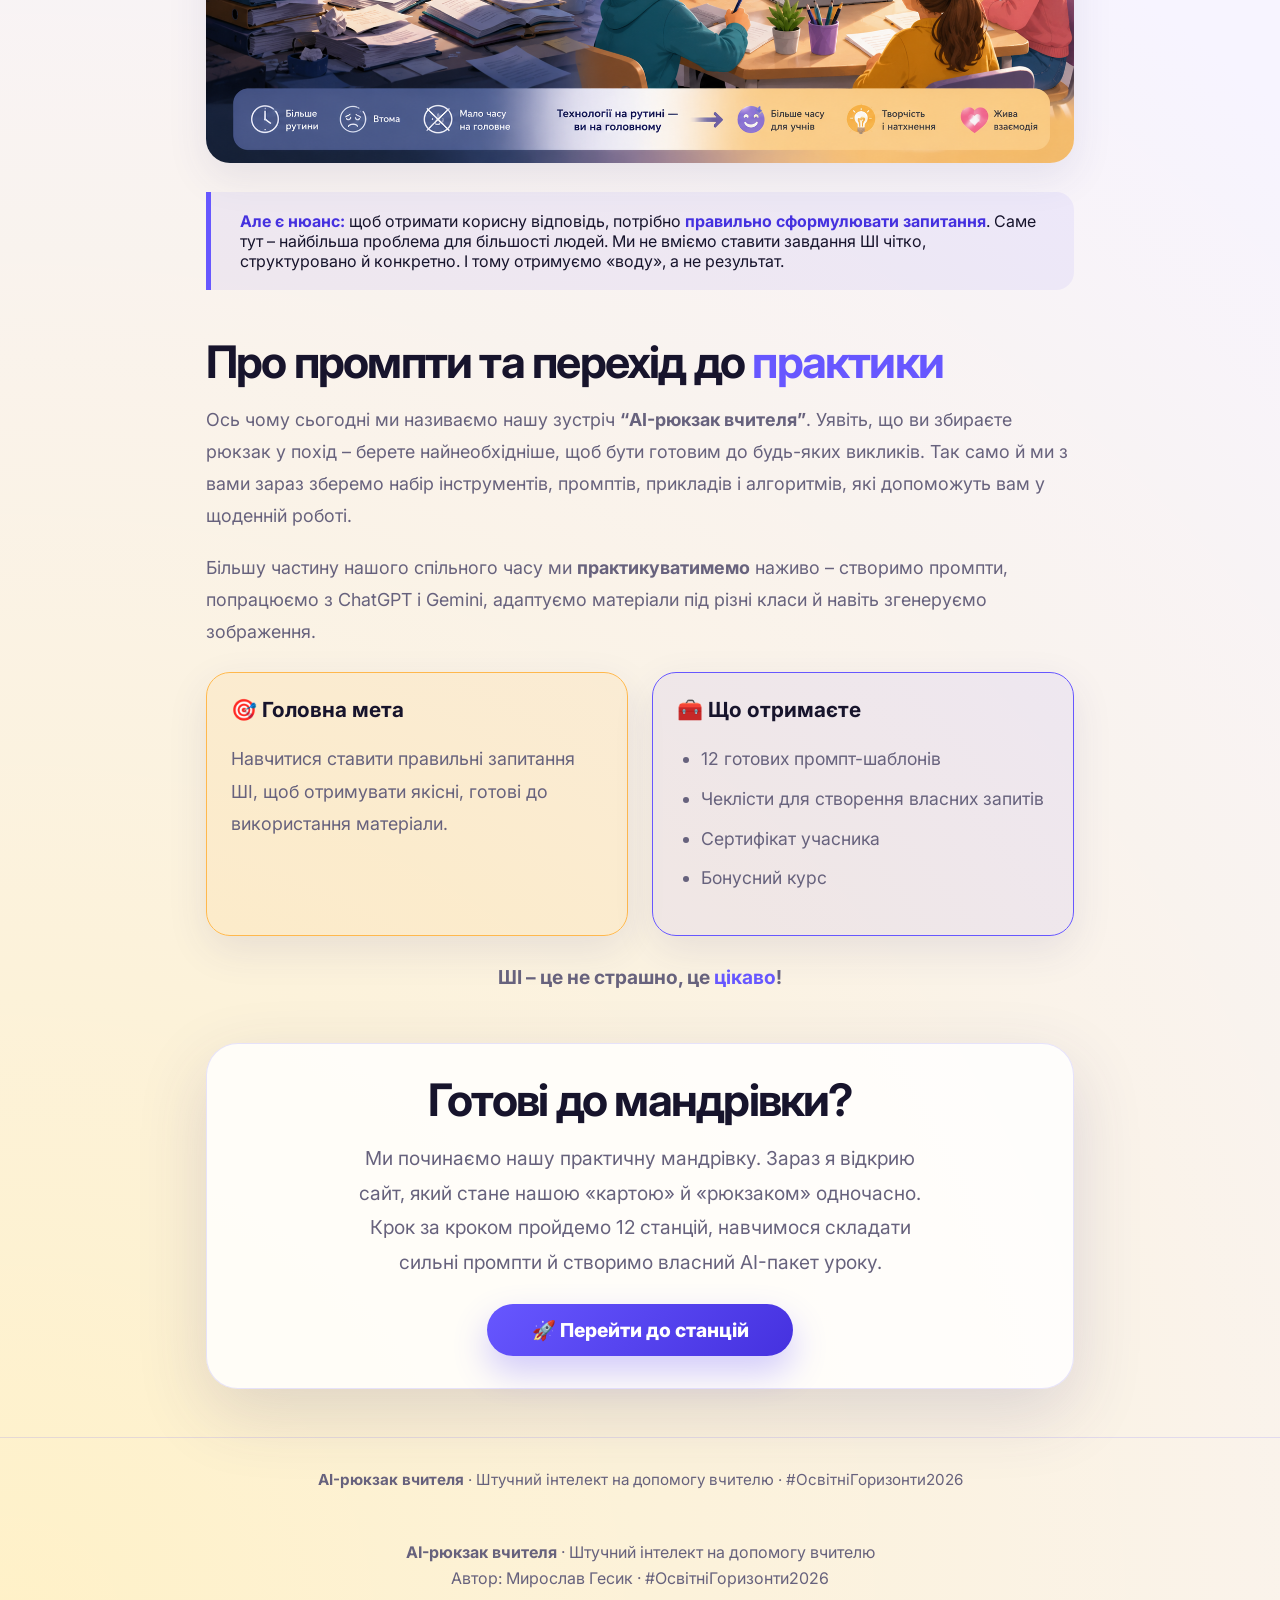
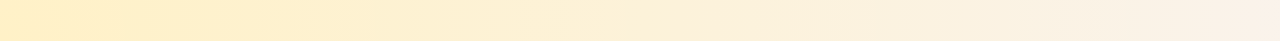
==== commit f8286222: "." ====
--- a/intro.html
+++ b/intro.html
@@ -52,9 +52,9 @@
       <div class="intro-hero-content">
         <div class="eyebrow">Цифрова трансформація сучасної освіти: виклики та перспективи.</div>
         <h1>Від теорії до практики: <span>ШІ в руках вчителя</span></h1>
-        <p class="lead">
+       <!--  <p class="lead">
           Доброго дня, шановні колеги! Радий вітати вас на нашій зустрічі, присвяченій темі, яка сьогодні хвилює кожного освітянина – <strong>цифровій трансформації освіти</strong>. Ми живемо в час, коли технології змінюють усе навколо, і школа не виняток. Але найбільші зміни відбуваються не в гаджетах чи програмах, а в <strong>нашому мисленні</strong> та <strong>підходах до навчання</strong>.
-        </p>
+        </p> -->
       </div>
       <div class="intro-hero-image">
         <!-- Вставте своє зображення (наприклад, загальний план конференції або символічне фото) -->
